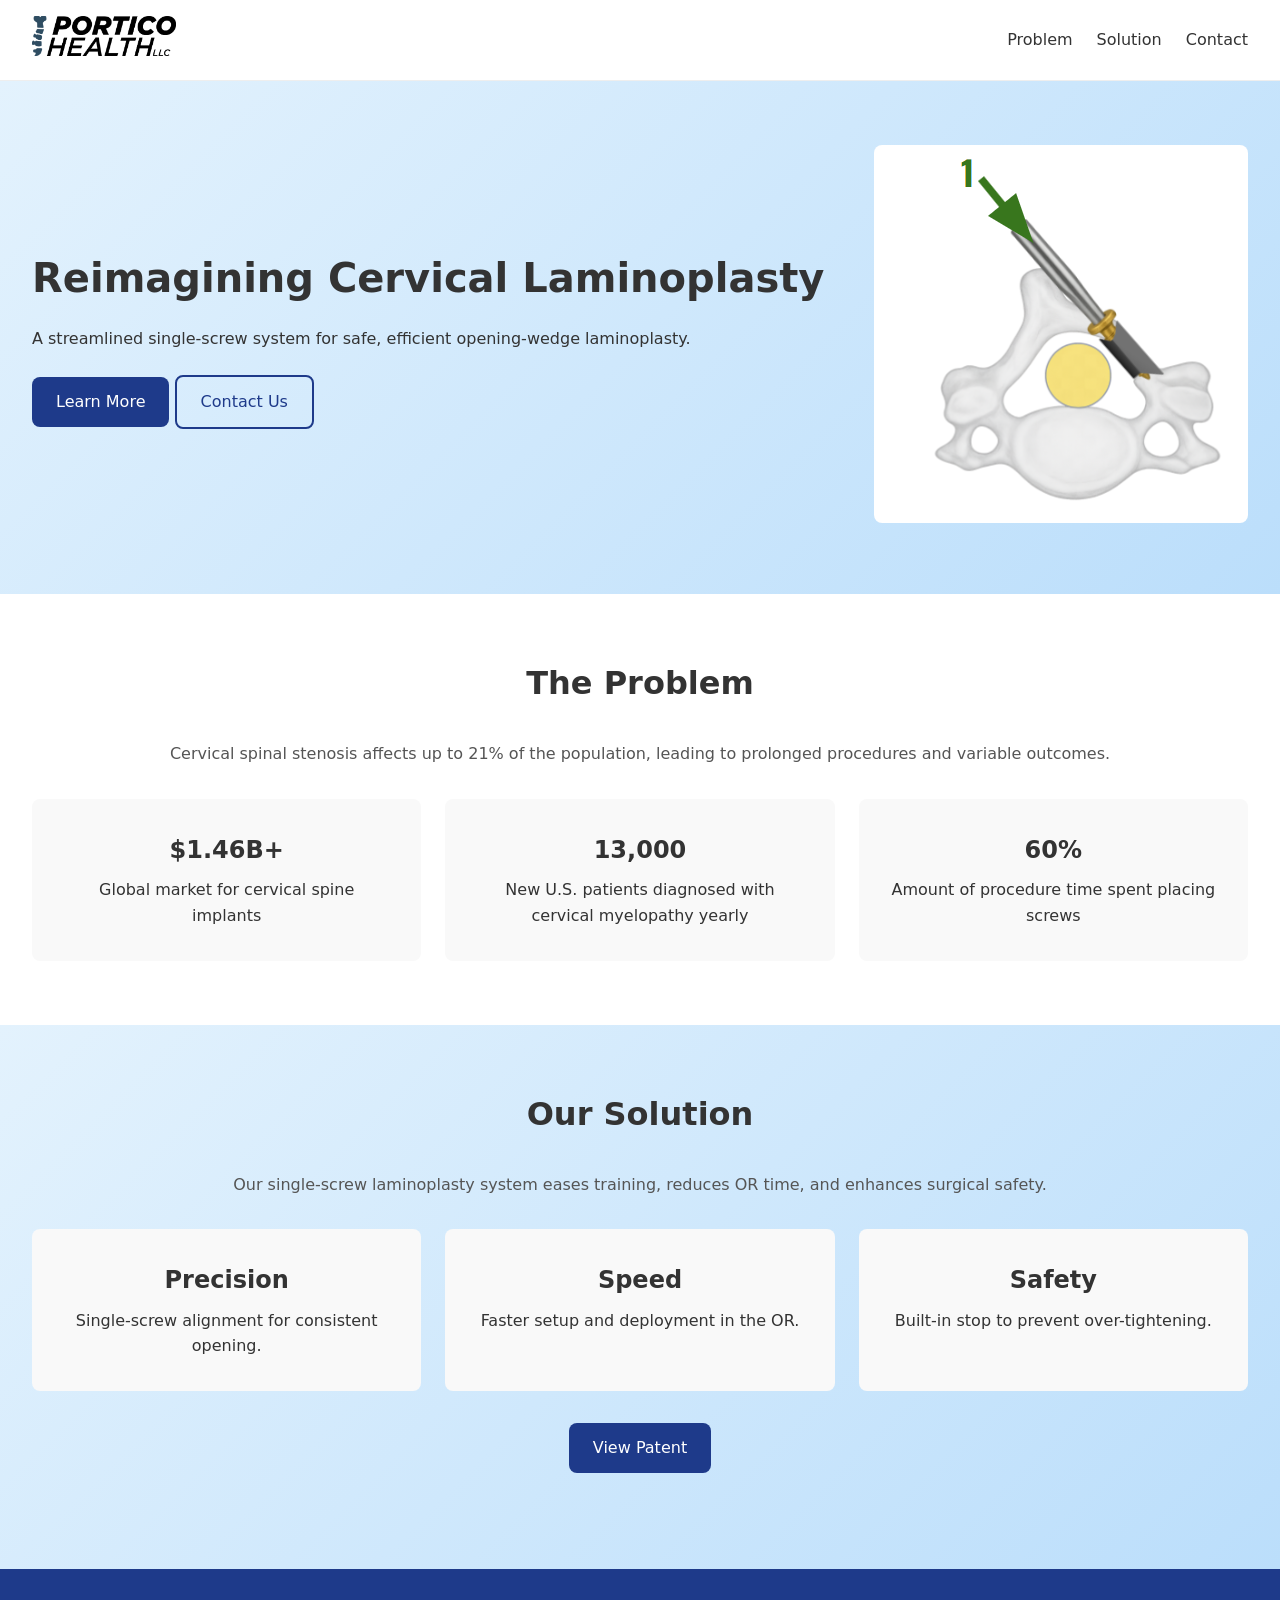
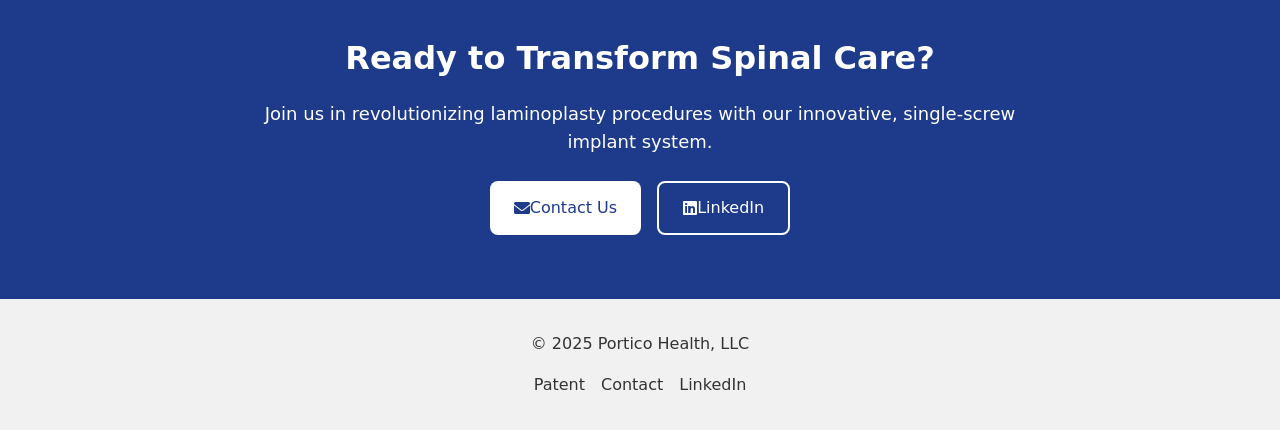
==== index.html @ 073c0da4 "Update index.html" ====
<!DOCTYPE html>
<html lang="en">
<head>
  <meta charset="UTF-8" />
  <meta name="viewport" content="width=device-width, initial-scale=1.0" />
  <title>Portico Health, LLC</title>
  <link rel="stylesheet" href="styles.css" />
  <!-- Font Awesome for icons -->
  <link rel="stylesheet" href="https://cdnjs.cloudflare.com/ajax/libs/font-awesome/6.0.0-beta3/css/all.min.css" integrity="sha512-Fo3rlrZj/kNV+1eY6ZzX6F+Y0yF2cOQkPzZ1x3D1zN4hZ+hi4Aq+Jj6r83yTYzF4JVnLF1MGx1J3z0F6ujbBvg==" crossorigin="anonymous" referrerpolicy="no-referrer" />
  <link rel="icon" type="image/png" href="/PorticoHealth_Icon.png" />
  <link rel="apple-touch-icon" href="/PorticoHealth_Icon.png" />
</head>
<body>

  <!-- Header / Navigation -->
  <header>
    <div class="logo">
      <img src="images/portico-health-logo.png" alt="Portico Health, LLC Logo" />
    </div>
    <!-- Hamburger Menu Toggle -->
    <button class="nav-toggle" aria-label="Toggle navigation">
      <i class="fas fa-bars"></i>
    </button>
    <nav class="navbar">
      <ul>
        <li><a href="#product">Problem</a></li>
        <li><a href="#benefits">Solution</a></li>
        <li><a href="mailto:info@portico-health.com">Contact</a></li>
      </ul>
    </nav>
  </header>

  <!-- Hero Section -->
  <section id="hero">
    <div class="hero-content">
      <h1>Reimagining Cervical Laminoplasty</h1>
      <p>A streamlined single-screw system for safe, efficient opening-wedge laminoplasty.</p>
      <div class="buttons">
        <a href="#product" class="btn">Learn More</a>
        <a href="mailto:info@portico-health.com" class="btn outline">Contact Us</a>
      </div>
    </div>
    <div class="hero-image">
      <img src="images/portico-health-device.png" alt="Portico Health, LLC single-screw device" />
    </div>
  </section>

  <!-- Problem Section -->
  <section id="product">
    <h2>The Problem</h2>
    <p class="section-intro">Cervical spinal stenosis affects up to 21% of the population, leading to prolonged procedures and variable outcomes.</p>
    <div class="cards">
      <div class="card">
        <h3>$1.46B+</h3>
        <p>Global market for cervical spine implants</p>
      </div>
      <div class="card">
        <h3>13,000</h3>
        <p>New U.S. patients diagnosed with cervical myelopathy yearly</p>
      </div>
      <div class="card">
        <h3>60%</h3>
        <p>Amount of procedure time spent placing screws</p>
      </div>
    </div>
  </section>

  <!-- Solution Section -->
  <section id="benefits">
    <h2>Our Solution</h2>
    <p class="section-intro">Our single-screw laminoplasty system eases training, reduces OR time, and enhances surgical safety.</p>
    <div class="cards">
      <div class="card">
        <h3>Precision</h3>
        <p>Single-screw alignment for consistent opening.</p>
      </div>
      <div class="card">
        <h3>Speed</h3>
        <p>Faster setup and deployment in the OR.</p>
      </div>
      <div class="card">
        <h3>Safety</h3>
        <p>Built-in stop to prevent over-tightening.</p>
      </div>
    </div>
    <div class="view-patent">
      <a href="https://patents.google.com/patent/US12357473B2/en2" class="btn">View Patent</a>
    </div>
  </section>

  <!-- Call to Action Section -->
  <section class="cta">
    <div class="cta-content">
      <h2>Ready to Transform Spinal Care?</h2>
      <p>Join us in revolutionizing laminoplasty procedures with our innovative, single-screw implant system.</p>
      <div class="cta-buttons">
        <a href="mailto:info@portico-health.com" class="cta-btn primary">
          <i class="fas fa-envelope"></i>
          Contact Us
        </a>
        <a href="https://www.linkedin.com/company/portico-health" class="cta-btn outline">
          <i class="fab fa-linkedin"></i>
          LinkedIn
        </a>
      </div>
    </div>
  </section>

  <!-- Footer -->
  <footer id="contact">
    <div>© 2025 Portico Health, LLC</div>
    <nav>
      <ul>
        <li><a href="https://patents.google.com/patent/US12357473B2/en">Patent</a></li>
        <li><a href="mailto:info@portico-health.com">Contact</a></li>
        <li><a href="https://www.linkedin.com/company/portico-health">LinkedIn</a></li>
      </ul>
    </nav>
  </footer>

  <!-- JavaScript for Hamburger Menu -->
  <script>
    const toggle = document.querySelector('.nav-toggle');
    const nav = document.querySelector('.navbar');
    toggle.addEventListener('click', () => {
      nav.classList.toggle('active');
    });
  </script>

</body>
</html>
---- styles.css ----
/* styles.css */
* {
    box-sizing: border-box;
    margin: 0;
    padding: 0;
  }
  html {
    scroll-behavior: smooth;
  }
  body {
    font-family: system-ui, sans-serif;
    line-height: 1.6;
    color: #333;
  }
  
  /* Header */
  header {
    position: sticky;
    top: 0;
    background: #fff;
    border-bottom: 1px solid #eee;
    display: flex;
    justify-content: space-between;
    align-items: center;
    padding: 1rem 2rem;
    z-index: 100;
  }
  .logo img {
    height: 40px;
  }
  
  /* Hamburger Toggle */
  .nav-toggle {
    display: none;
    background: none;
    border: none;
    font-size: 1.5rem;
    cursor: pointer;
  }
  
  /* Navigation */
  .navbar ul {
    display: flex;
    list-style: none;
    gap: 1.5rem;
  }
  .navbar ul li a {
    text-decoration: none;
    color: #333;
    font-weight: 500;
  }
  
  /* Mobile Styles */
  @media (max-width: 600px) {
    .nav-toggle {
      display: block;
    }
    .navbar {
      position: absolute;
      top: 100%;
      right: 0;
      background: #fff;
      width: 200px;
      border: 1px solid #eee;
      border-radius: 0.5rem;
      transform: translateY(-20px);
      opacity: 0;
      pointer-events: none;
      transition: transform 0.3s ease, opacity 0.3s ease;
    }
    .navbar.active {
      transform: translateY(0);
      opacity: 1;
      pointer-events: auto;
    }
    .navbar ul {
      flex-direction: column;
      padding: 1rem;
    }
  }
  
  /* Hero & Solution Section Gradients */
  #hero, #benefits {
    background: linear-gradient(135deg, #e3f2fd 0%, #bbdefb 100%);
  }
  
  /* Hero */
  #hero {
    display: flex;
    flex-wrap: wrap;
    align-items: center;
    padding: 4rem 2rem;
    gap: 2rem;
  }
  .hero-content {
    flex: 1 1 300px;
  }
  .hero-content h1 {
    font-size: 2.5rem;
    margin-bottom: 1rem;
  }
  .hero-content p {
    margin-bottom: 1.5rem;
  }
  
  /* Button Common Styles */
  .btn, .cta-btn {
    display: inline-flex;
    align-items: center;
    justify-content: center;
    font-family: inherit;
    font-size: 1rem;
    text-decoration: none;
    padding: 0.75rem 1.5rem;
    border-radius: 0.5rem;
    transition: background-color 0.3s ease, color 0.3s ease;
  }
  
  /* Standard Buttons */
  .btn {
    background-color: #1e3a8a;
    color: #fff;
    border: none;
  }
  .btn:hover {
    background-color: #102a5a;
  }
  .btn.outline {
    background-color: transparent;
    border: 2px solid #1e3a8a;
    color: #1e3a8a;
  }
  .btn.outline:hover {
    background-color: #1e3a8a;
    color: #fff;
  }
  
  /* Hero Image */
  .hero-image img {
    width: 100%;
    max-width: 500px;
    border-radius: 0.5rem;
  }
  
  /* Sections */
  section {
    padding: 4rem 2rem;
  }
  h2 {
    font-size: 2rem;
    margin-bottom: 2rem;
    text-align: center;
  }
  
  /* Section Intro */
  .section-intro {
    text-align: center;
    color: #555;
    font-size: 1rem;
    margin-bottom: 2rem;
  }
  
  /* Cards */
  .cards {
    display: flex;
    flex-wrap: wrap;
    gap: 1.5rem;
    justify-content: center;
  }
  .card {
    background: #f9f9f9;
    padding: 2rem;
    border-radius: 0.5rem;
    flex: 1 1 200px;
    text-align: center;
  }
  .card h3 {
    font-size: 1.5rem;
    margin-bottom: 0.5rem;
  }
  
  /* View Patent */
  .view-patent {
    text-align: center;
    margin: 2rem 0;
  }
  
  /* Call to Action */
  .cta {
    background: #1e3a8a;
    color: #fff;
    padding: 4rem 2rem;
  }
  .cta-content {
    max-width: 800px;
    margin: 0 auto;
    text-align: center;
  }
  .cta-content h2 {
    font-size: 2rem;
    margin-bottom: 1rem;
  }
  .cta-content p {
    font-size: 1.125rem;
    margin-bottom: 1.5rem;
  }
  
  /* CTA Buttons */
  .cta-buttons {
    display: inline-flex;
    gap: 1rem;
    flex-wrap: wrap;
    justify-content: center;
  }
  .cta-btn.primary {
    background-color: #fff;
    color: #1e3a8a;
  }
  .cta-btn.primary:hover {
    background-color: #e6eaf8;
  }
  .cta-btn.outline {
    background-color: transparent;
    border: 2px solid #fff;
    color: #fff;
  }
  .cta-btn.outline:hover {
    background-color: #fff;
    color: #1e3a8a;
  }
  
  /* Footer */
  footer {
    background: #f1f1f1;
    padding: 2rem 1rem;
    text-align: center;
  }
  footer nav ul {
    display: flex;
    justify-content: center;
    list-style: none;
    gap: 1rem;
    margin-top: 1rem;
  }
  footer a {
    text-decoration: none;
    color: #333;
    font-weight: 500;
  }
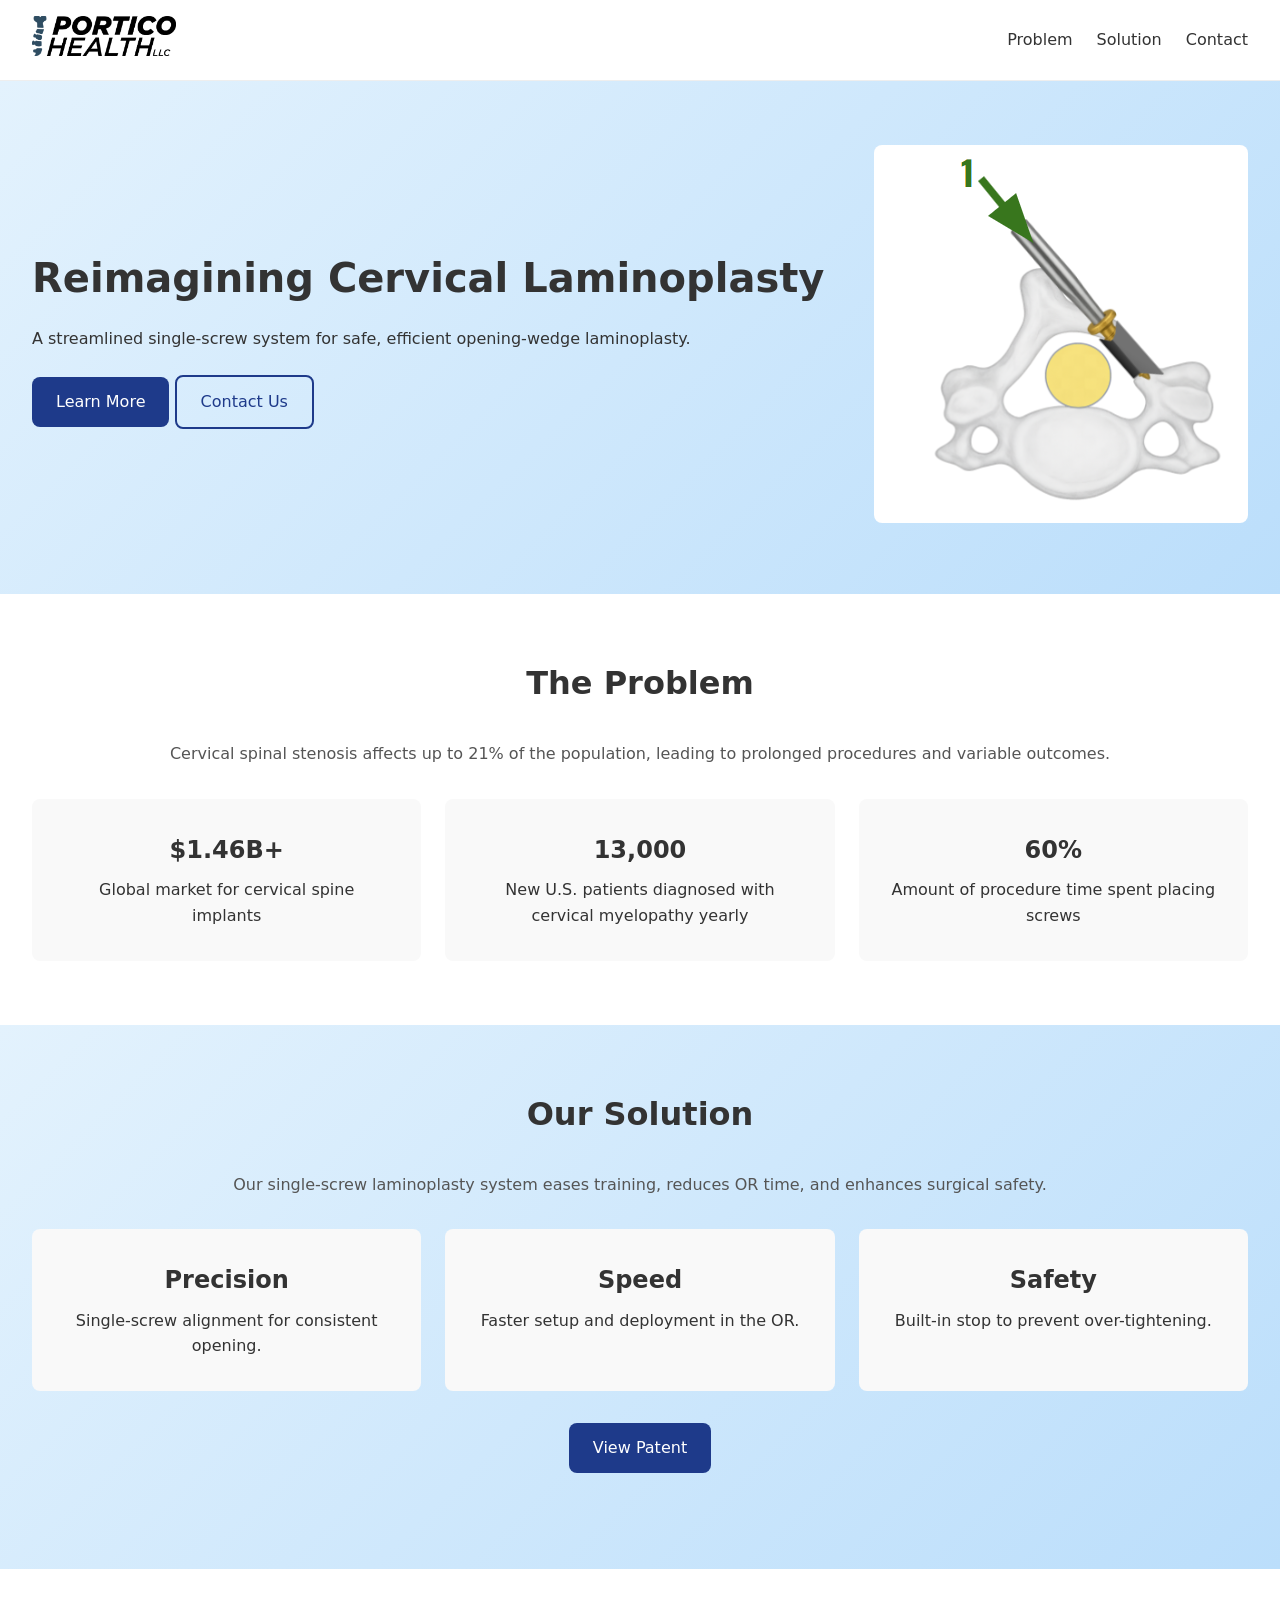
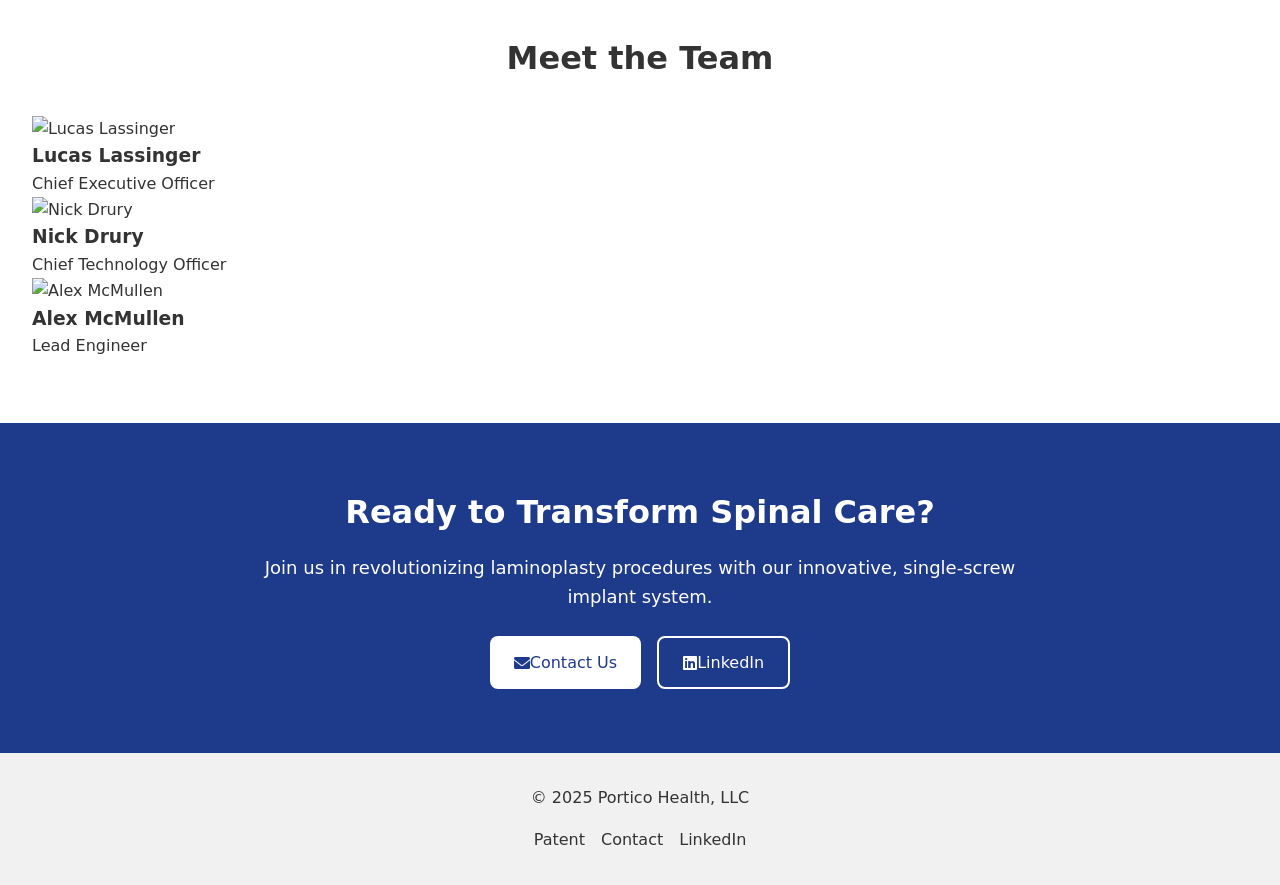
==== commit bcf78890: "Update index.html" ====
--- a/index.html
+++ b/index.html
@@ -88,6 +88,31 @@
     </div>
   </section>
 
+<section class="team">
+  <h2>Meet the Team</h2>
+
+  <div class="team-grid">
+    <div class="team-member">
+      <img src="lucas.jpg" alt="Lucas Lassinger">
+      <h3>Lucas Lassinger</h3>
+      <p>Chief Executive Officer</p>
+    </div>
+
+    <div class="team-member">
+      <img src="nick.jpg" alt="Nick Drury">
+      <h3>Nick Drury</h3>
+      <p>Chief Technology Officer</p>
+    </div>
+
+    <div class="team-member">
+      <img src="alex.jpg" alt="Alex McMullen">
+      <h3>Alex McMullen</h3>
+      <p>Lead Engineer</p>
+    </div>
+  </div>
+</section>
+
+  
   <!-- Call to Action Section -->
   <section class="cta">
     <div class="cta-content">
@@ -132,3 +157,4 @@
 
 
 
+
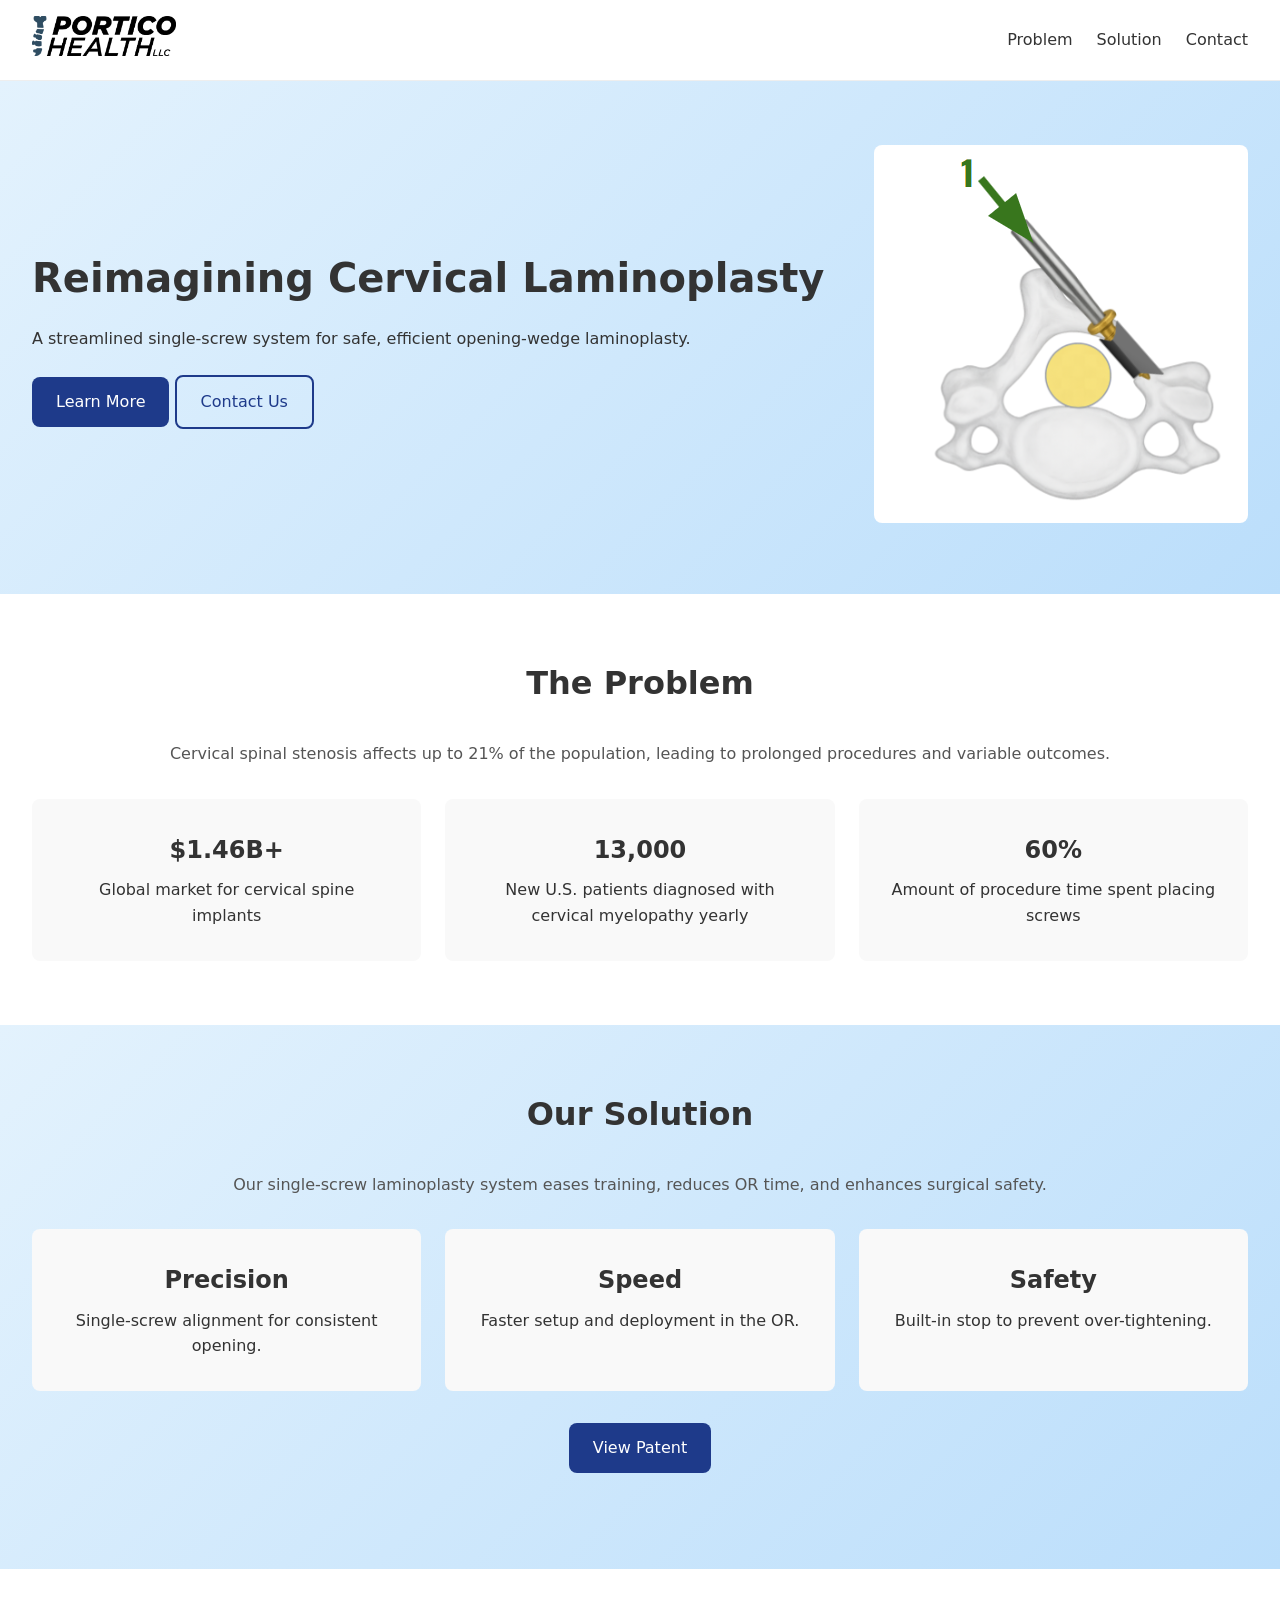
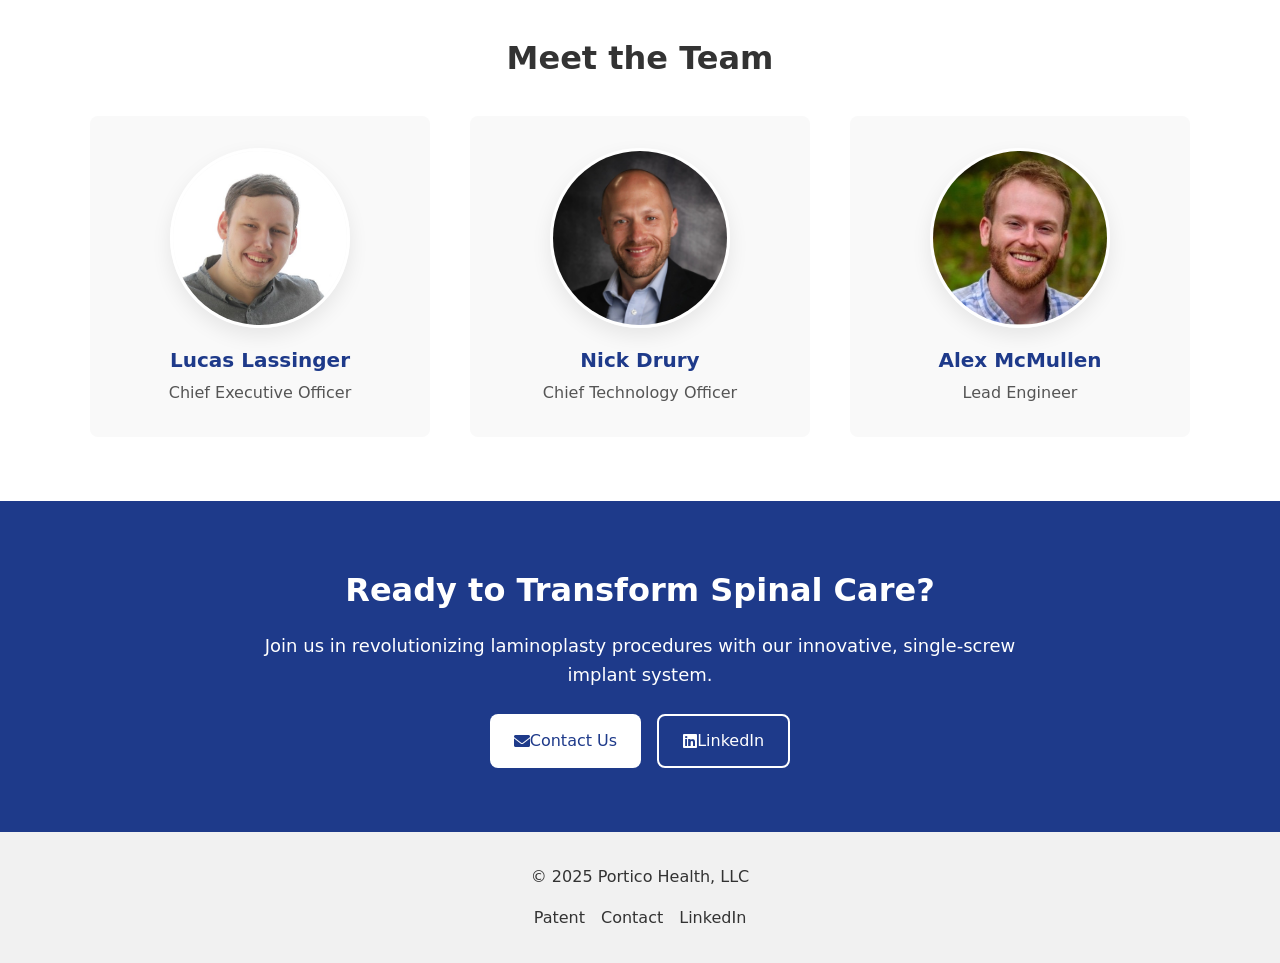
==== commit 2d8ab5c3: "Update index.html" ====
--- a/index.html
+++ b/index.html
@@ -93,19 +93,19 @@
 
   <div class="team-grid">
     <div class="team-member">
-      <img src="lucas.jpg" alt="Lucas Lassinger">
+      <img src="Lucas.jpg" alt="Lucas Lassinger">
       <h3>Lucas Lassinger</h3>
       <p>Chief Executive Officer</p>
     </div>
 
     <div class="team-member">
-      <img src="nick.jpg" alt="Nick Drury">
+      <img src="Nick.jpg" alt="Nick Drury">
       <h3>Nick Drury</h3>
       <p>Chief Technology Officer</p>
     </div>
 
     <div class="team-member">
-      <img src="alex.jpg" alt="Alex McMullen">
+      <img src="Alex.jpg" alt="Alex McMullen">
       <h3>Alex McMullen</h3>
       <p>Lead Engineer</p>
     </div>
@@ -158,3 +158,4 @@
 
 
 
+
--- a/styles.css
+++ b/styles.css
@@ -247,4 +247,60 @@
     color: #333;
     font-weight: 500;
   }
-  +/* Meet the Team */
+.team {
+  background: #fff;
+  padding: 4rem 2rem;
+}
+
+.team-grid {
+  display: grid;
+  grid-template-columns: repeat(3, 1fr);
+  gap: 2.5rem;
+  max-width: 1100px;
+  margin: 0 auto;
+  align-items: start;
+}
+
+.team-member {
+  background: #f9f9f9;
+  padding: 2rem;
+  border-radius: 0.5rem;
+  text-align: center;
+}
+
+.team-member img {
+  width: 180px;
+  height: 180px;
+  object-fit: cover;
+  border-radius: 9999px;
+  margin: 0 auto 1rem auto;
+  display: block;
+  border: 3px solid #fff;
+  box-shadow: 0 8px 20px rgba(0, 0, 0, 0.08);
+}
+
+.team-member h3 {
+  font-size: 1.25rem;
+  margin-bottom: 0.25rem;
+  color: #1e3a8a;
+}
+
+.team-member p {
+  color: #555;
+  font-size: 1rem;
+}
+
+/* Meet the Team Mobile */
+@media (max-width: 600px) {
+  .team-grid {
+    grid-template-columns: 1fr;
+  }
+
+  .team-member img {
+    width: 160px;
+    height: 160px;
+  }
+}
+
+  
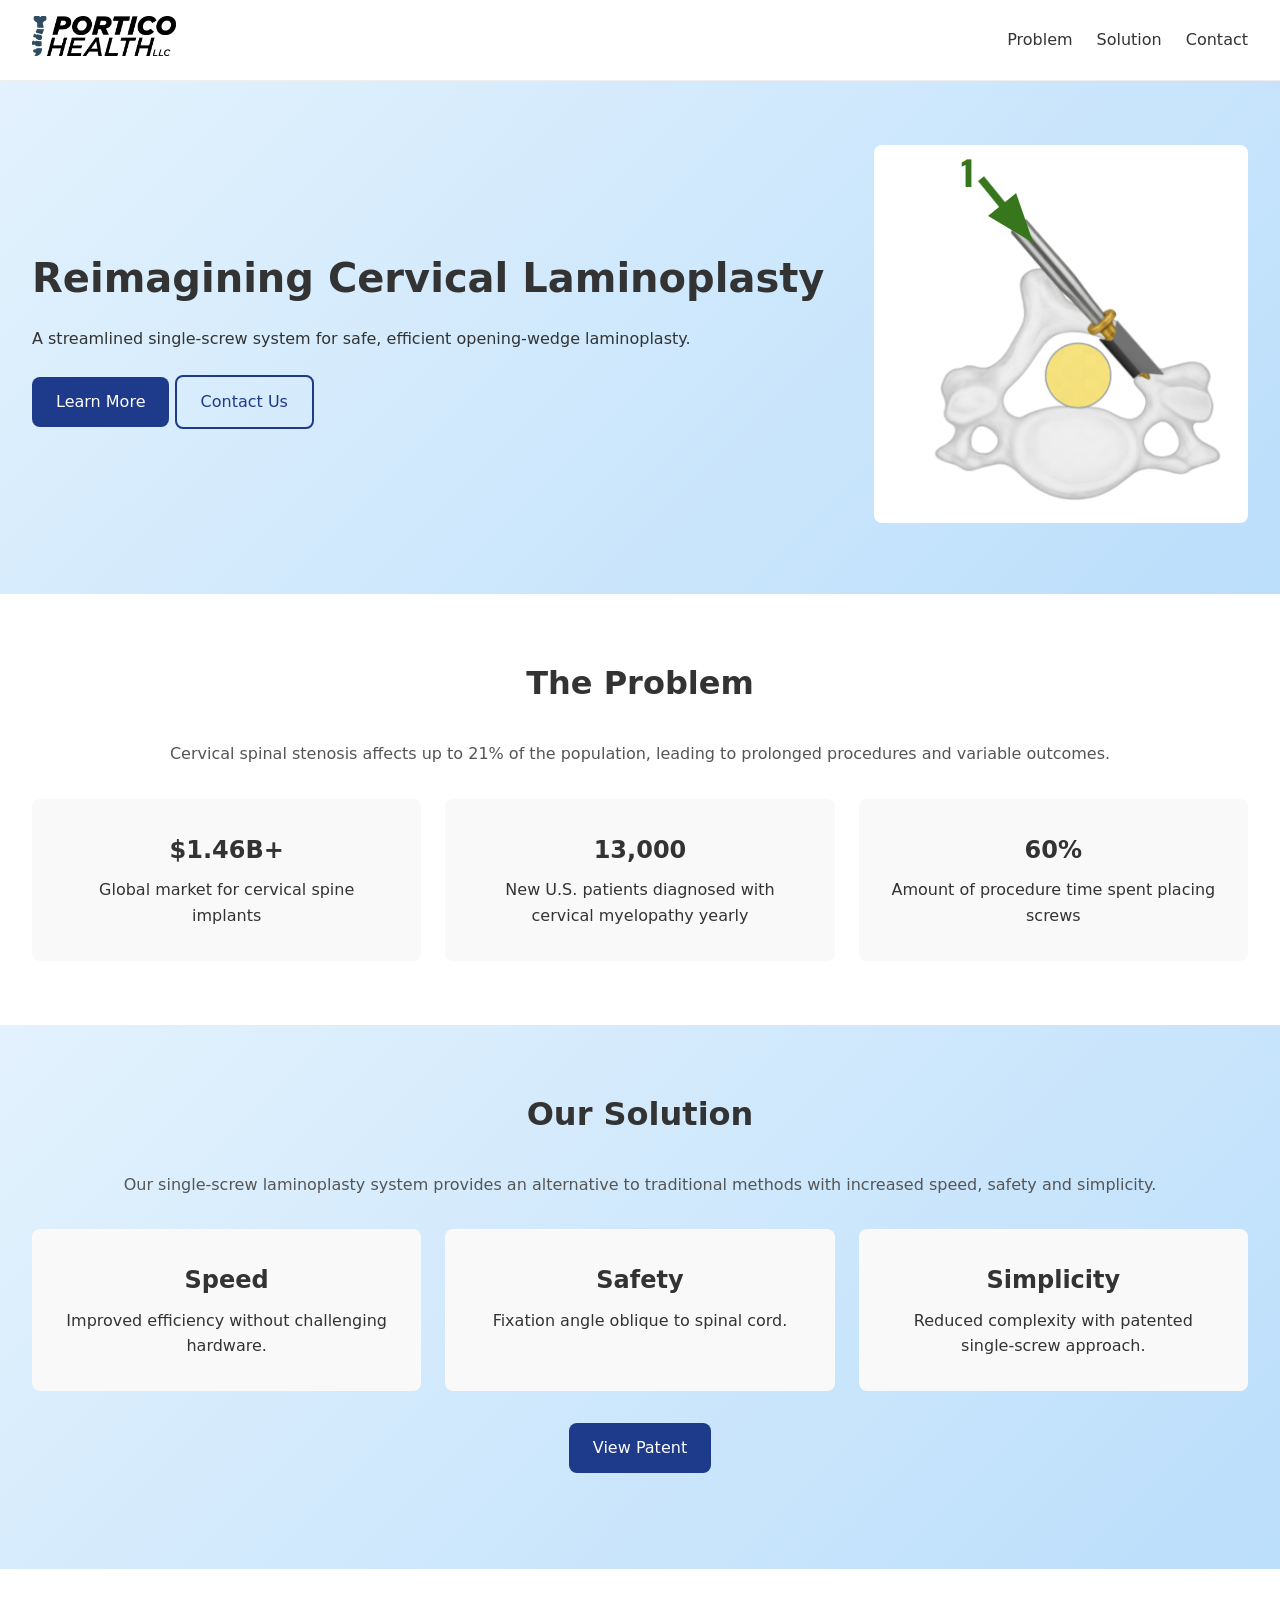
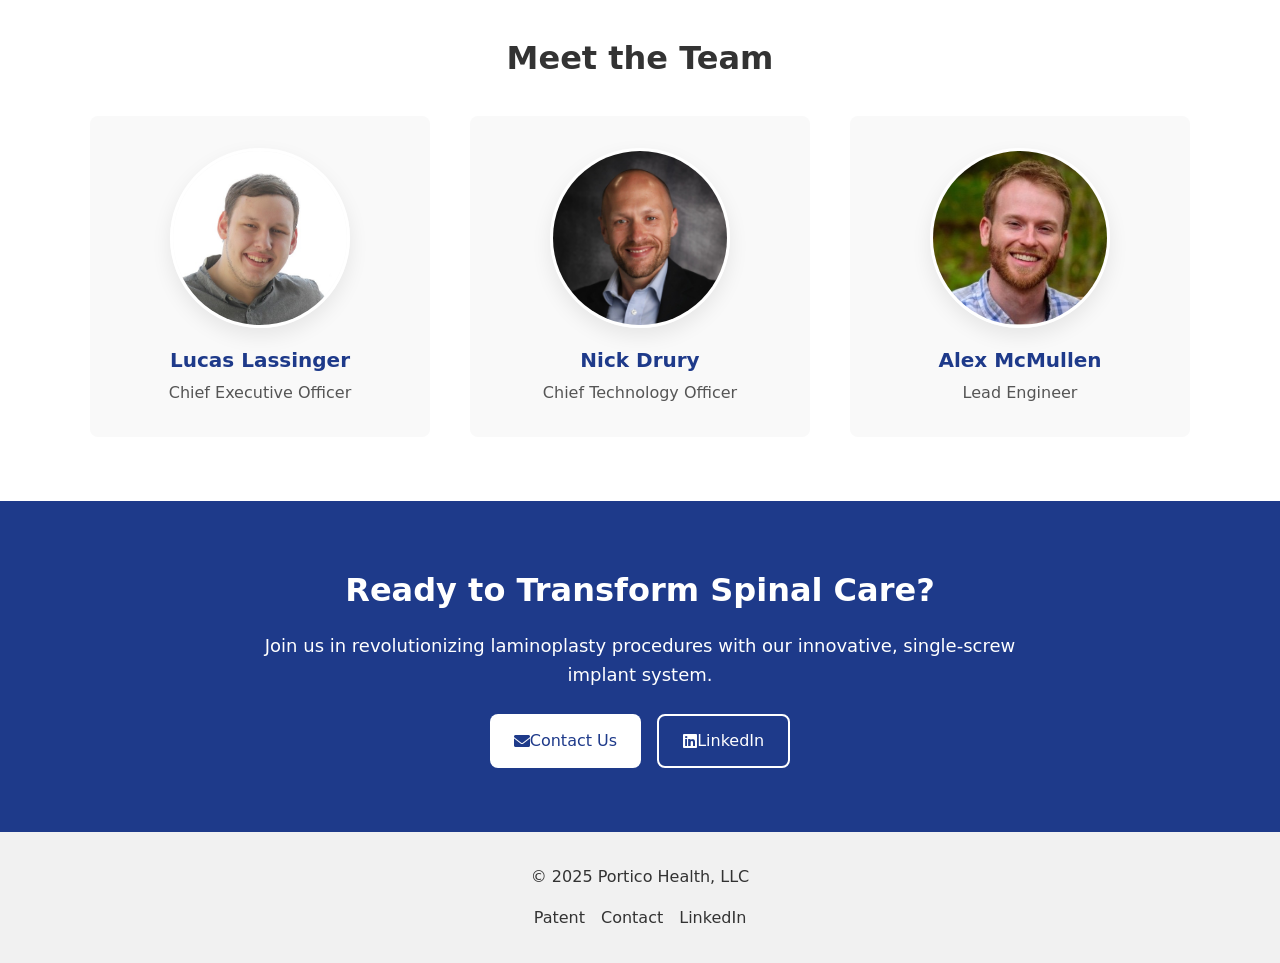
==== commit 7c431309: "Update index.html" ====
--- a/index.html
+++ b/index.html
@@ -68,19 +68,19 @@
   <!-- Solution Section -->
   <section id="benefits">
     <h2>Our Solution</h2>
-    <p class="section-intro">Our single-screw laminoplasty system eases training, reduces OR time, and enhances surgical safety.</p>
+    <p class="section-intro">Our single-screw laminoplasty system provides an alternative to traditional methods with increased speed, safety and simplicity.</p>
     <div class="cards">
       <div class="card">
-        <h3>Precision</h3>
-        <p>Single-screw alignment for consistent opening.</p>
-      </div>
-      <div class="card">
         <h3>Speed</h3>
-        <p>Faster setup and deployment in the OR.</p>
+        <p>Improved efficiency without challenging hardware.</p>
       </div>
       <div class="card">
         <h3>Safety</h3>
-        <p>Built-in stop to prevent over-tightening.</p>
+        <p>Fixation angle oblique to spinal cord.</p>
+      </div>
+      <div class="card">
+        <h3>Simplicity</h3>
+        <p>Reduced complexity with patented single-screw approach.</p>
       </div>
     </div>
     <div class="view-patent">
@@ -159,3 +159,4 @@
 
 
 
+
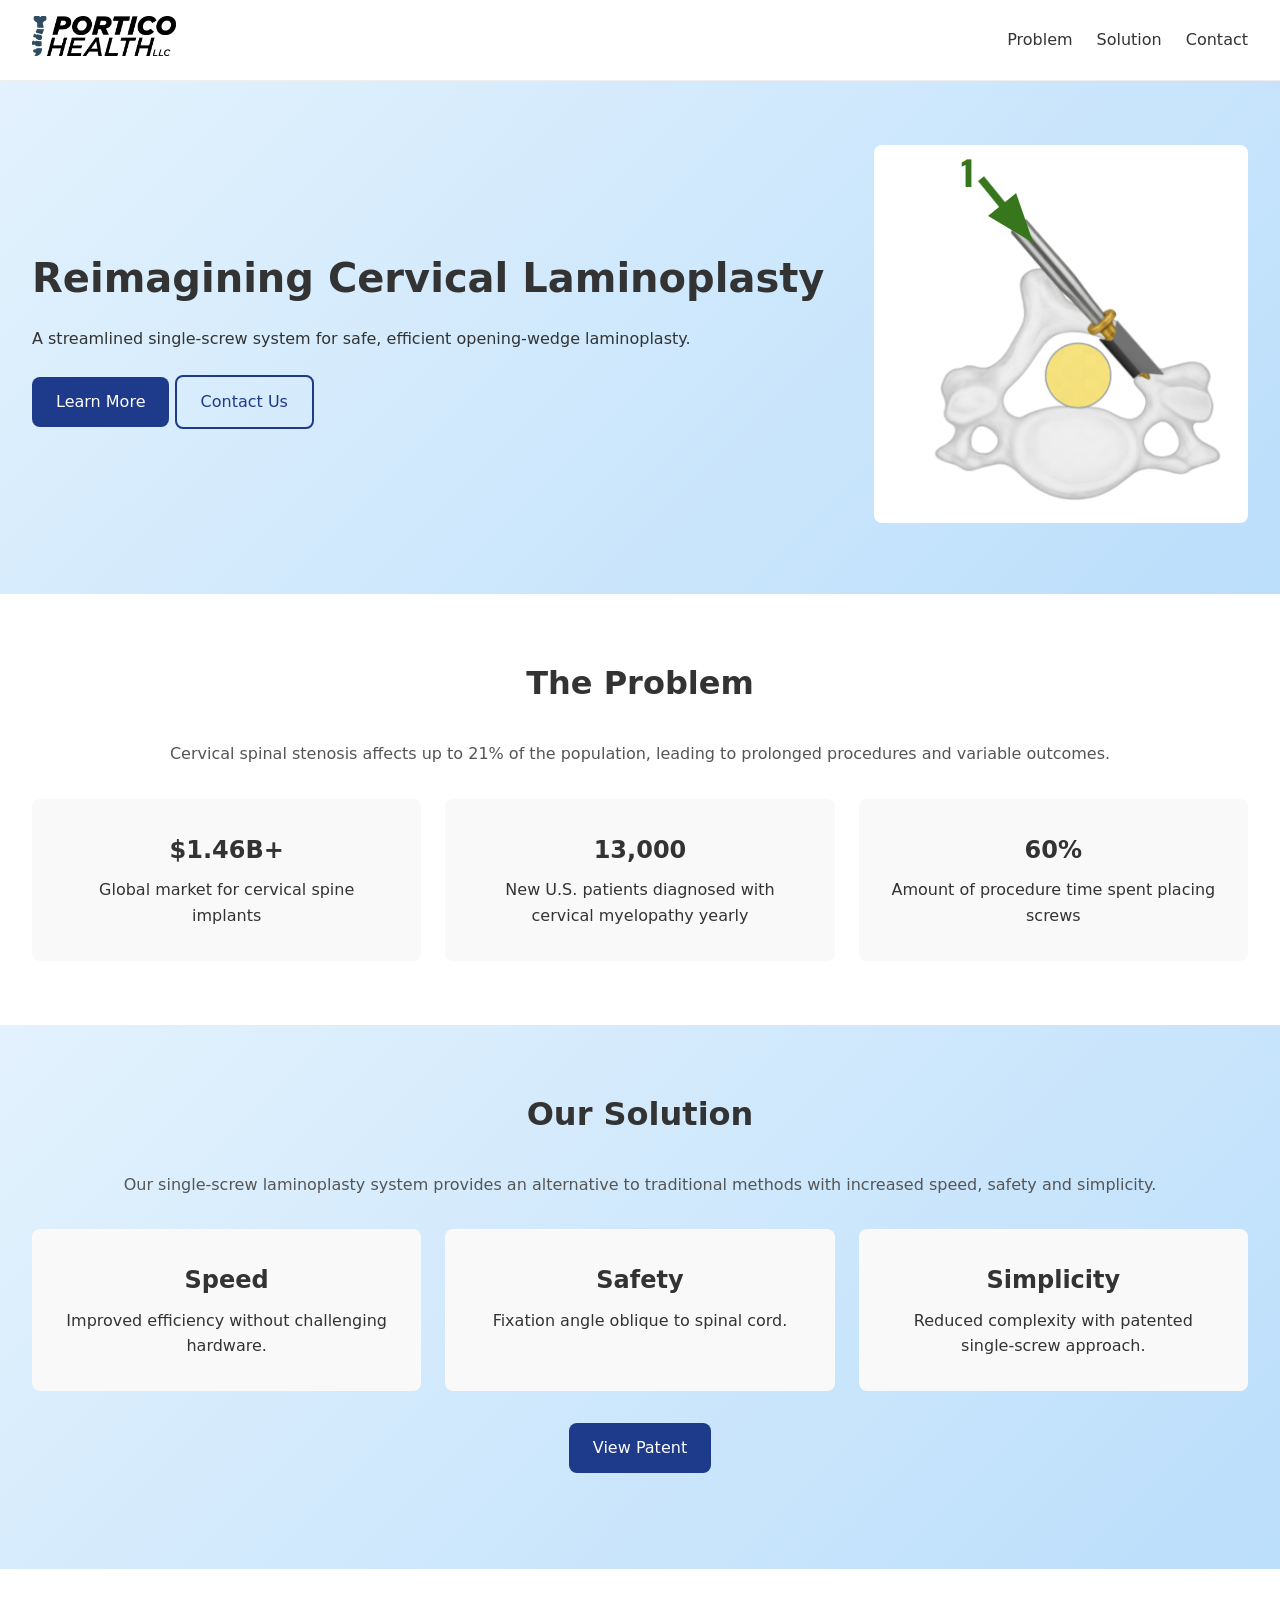
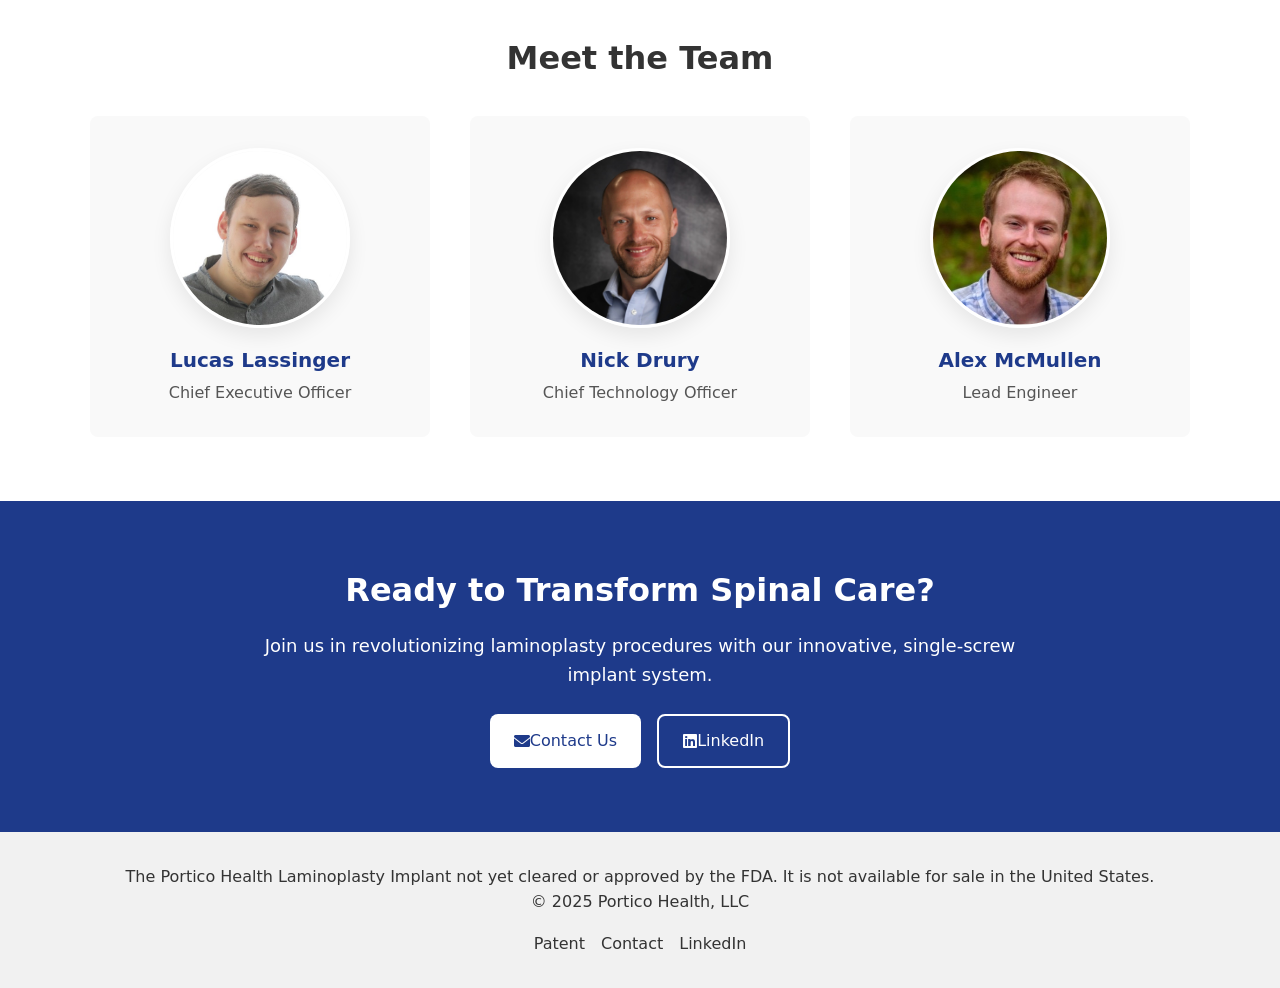
==== commit d8676b1c: "Update index.html" ====
--- a/index.html
+++ b/index.html
@@ -133,6 +133,9 @@
 
   <!-- Footer -->
   <footer id="contact">
+    <p class="footer-fda-disclaimer">
+    The Portico Health Laminoplasty Implant not yet cleared or approved by the FDA. It is not available for sale in the United States.
+    </p>
     <div>© 2025 Portico Health, LLC</div>
     <nav>
       <ul>
@@ -160,3 +163,4 @@
 
 
 
+
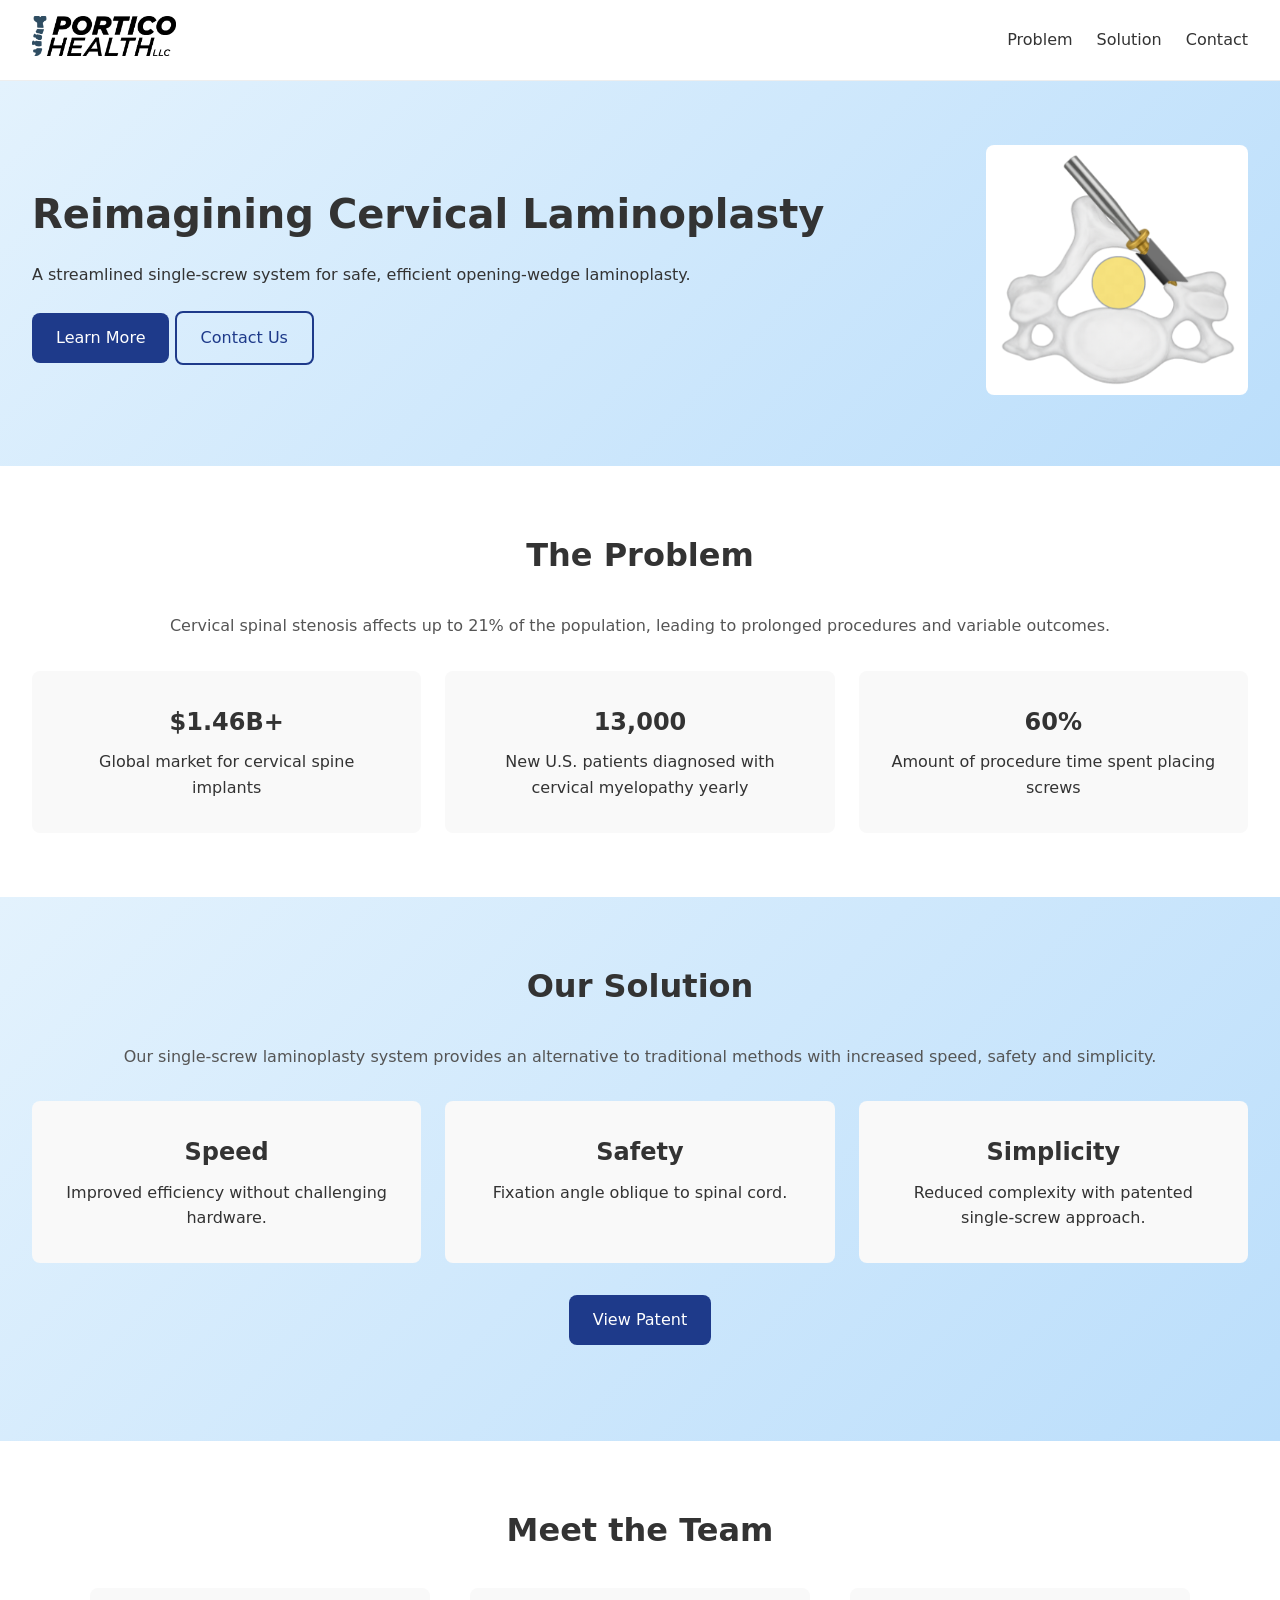
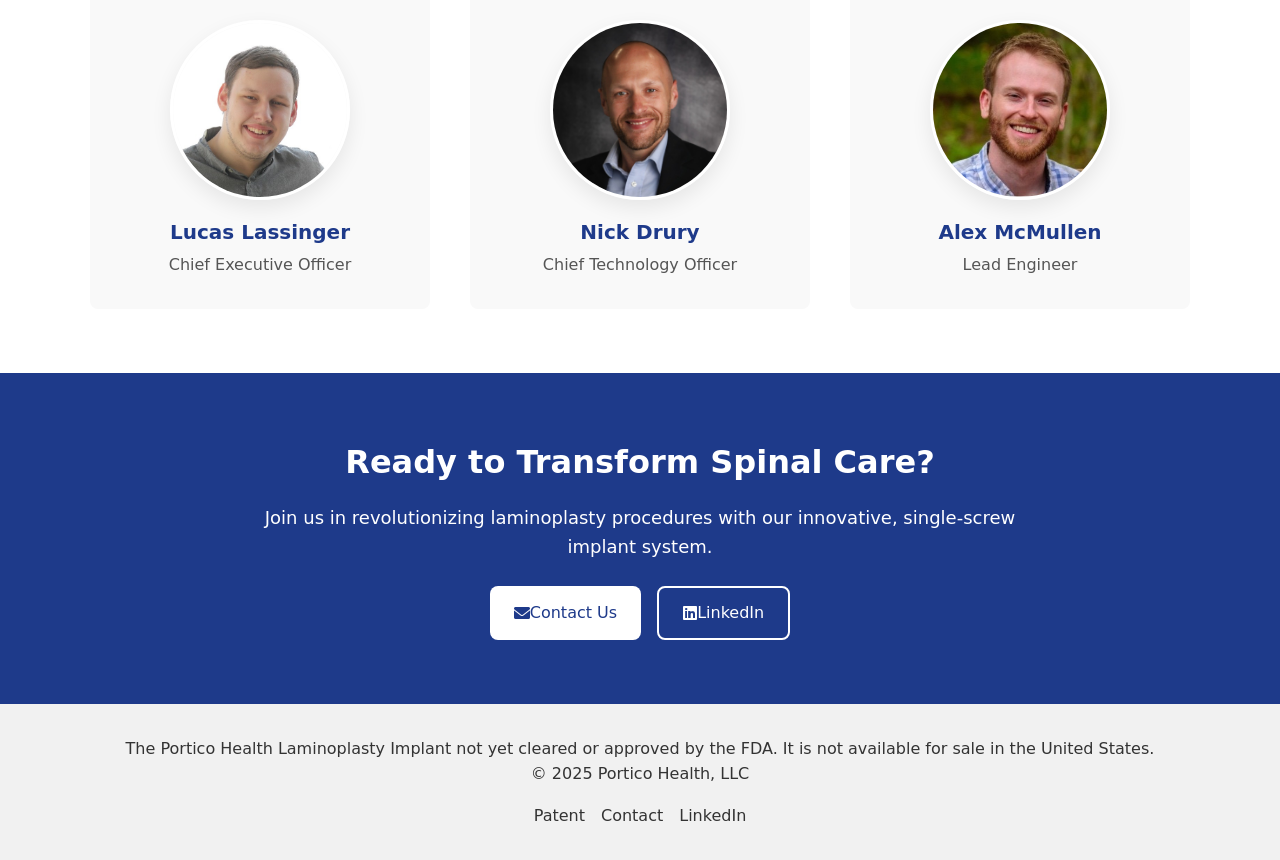
==== commit 6301eb28: "Update index.html" ====
--- a/index.html
+++ b/index.html
@@ -136,6 +136,7 @@
     <p class="footer-fda-disclaimer">
     The Portico Health Laminoplasty Implant not yet cleared or approved by the FDA. It is not available for sale in the United States.
     </p>
+    <p></p>
     <div>© 2025 Portico Health, LLC</div>
     <nav>
       <ul>
@@ -164,3 +165,4 @@
 
 
 
+
--- a/styles.css
+++ b/styles.css
@@ -296,7 +296,7 @@
   .team-grid {
     grid-template-columns: 1fr;
   }
-
+    
   .team-member img {
     width: 160px;
     height: 160px;
@@ -304,3 +304,5 @@
 }
 
   
+
+
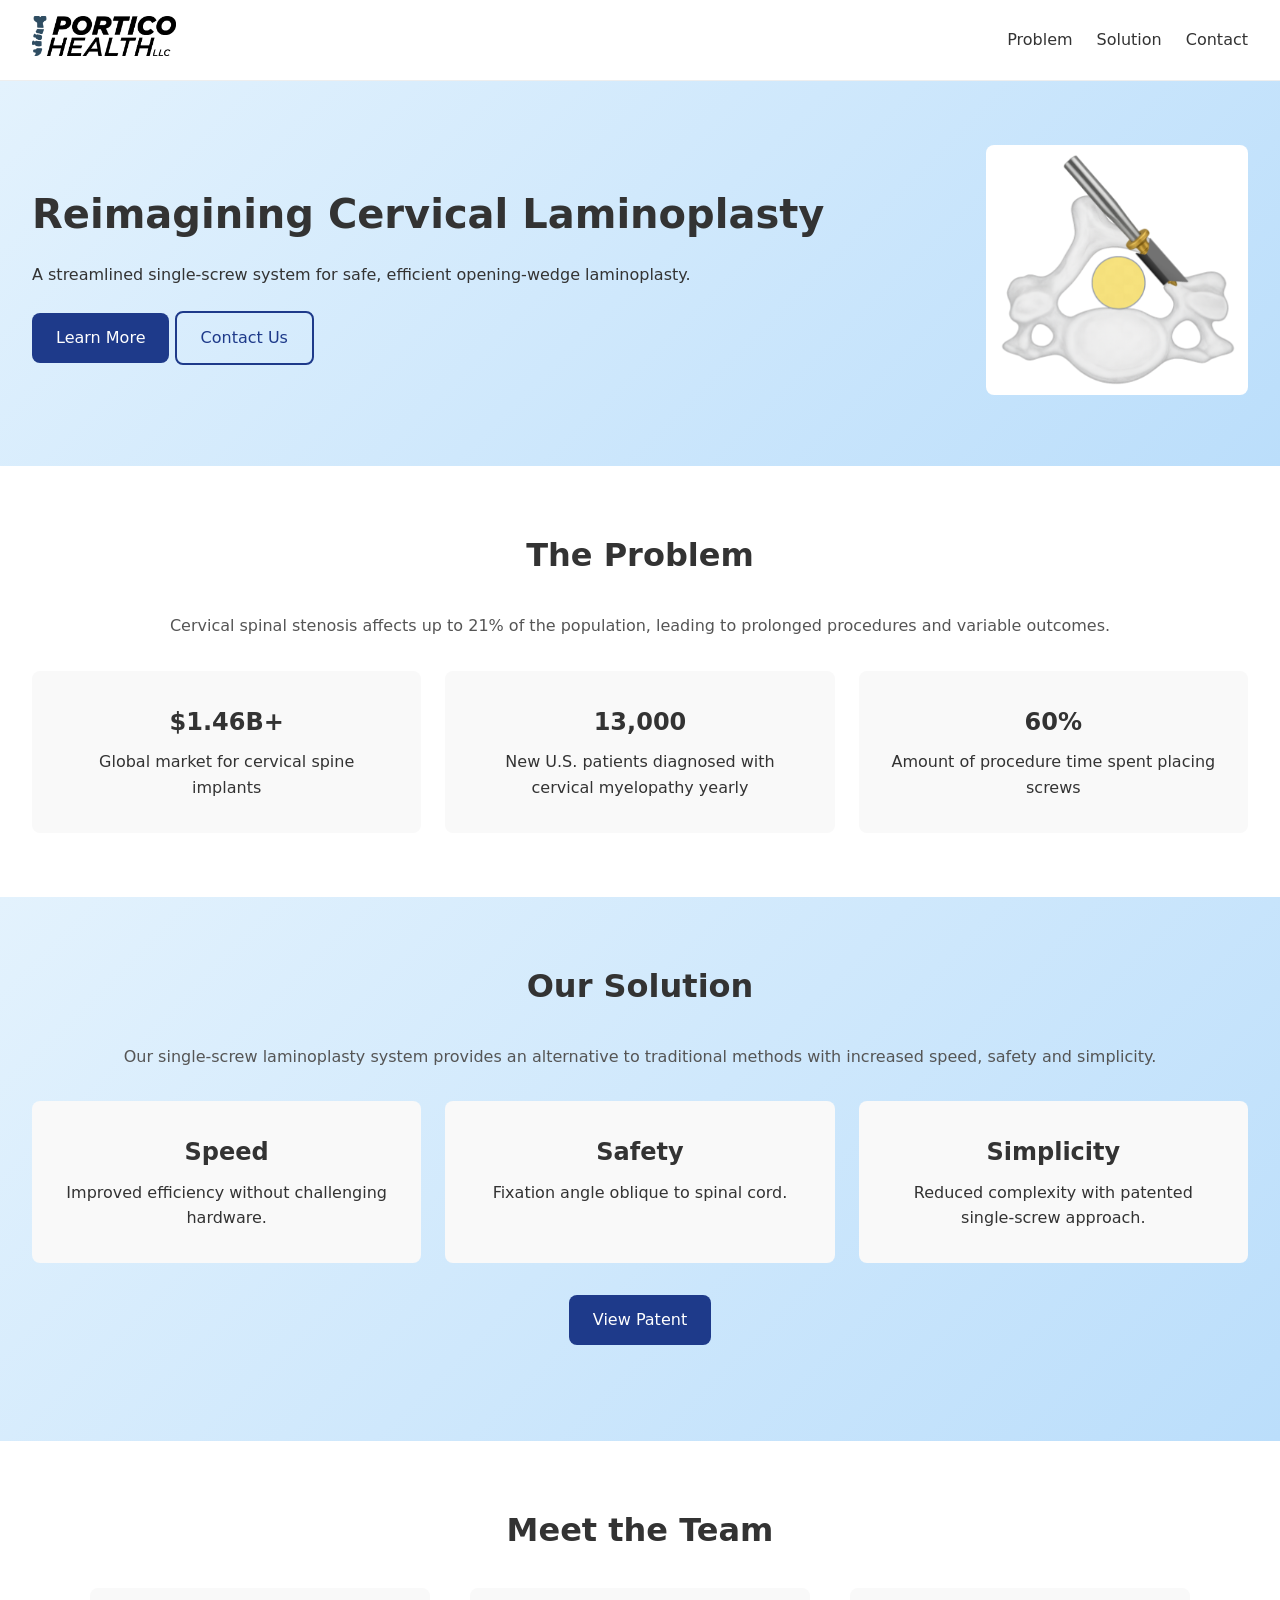
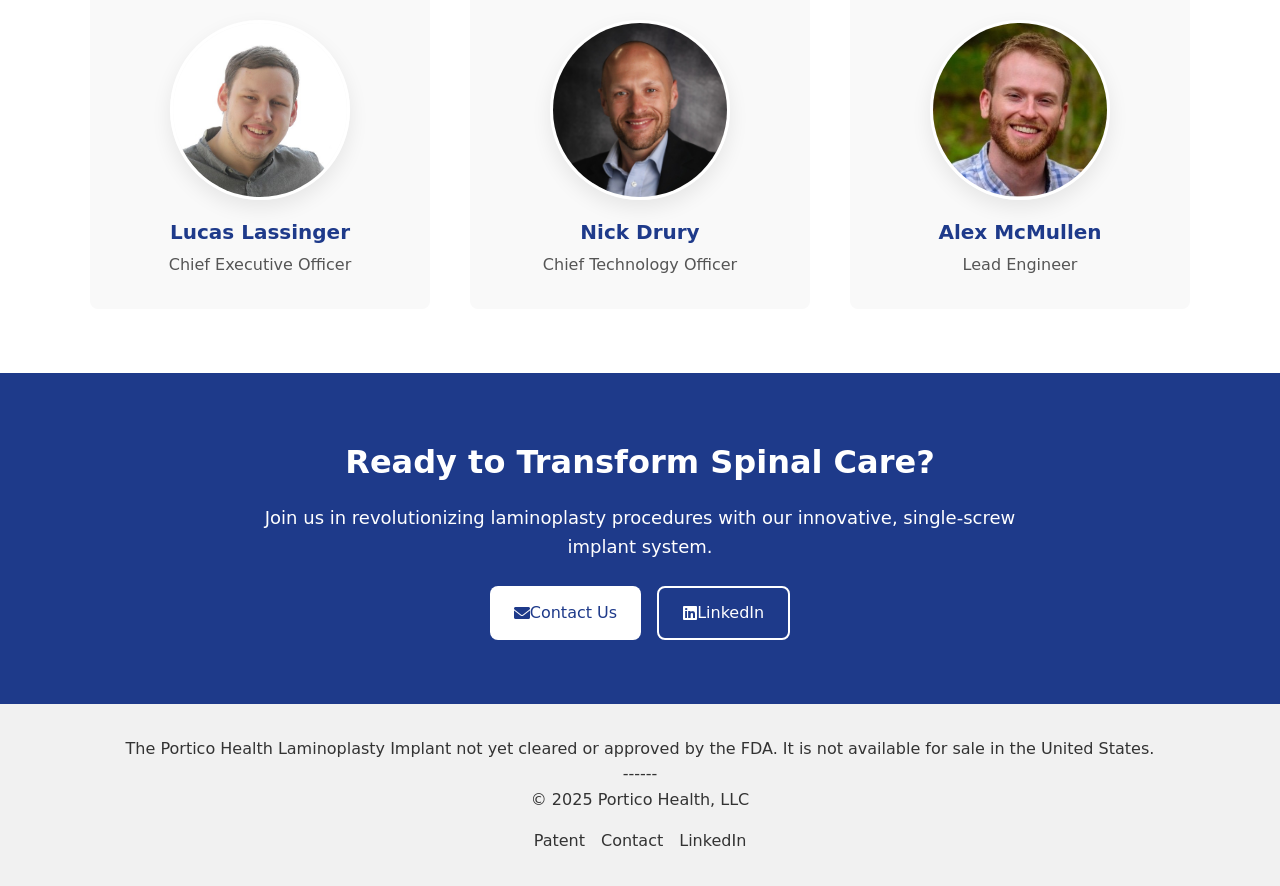
==== commit 7d93db27: "Update index.html" ====
--- a/index.html
+++ b/index.html
@@ -136,7 +136,9 @@
     <p class="footer-fda-disclaimer">
     The Portico Health Laminoplasty Implant not yet cleared or approved by the FDA. It is not available for sale in the United States.
     </p>
-    <p></p>
+    <p>
+    ------
+    </p>
     <div>© 2025 Portico Health, LLC</div>
     <nav>
       <ul>
@@ -166,3 +168,5 @@
 
 
 
+
+
